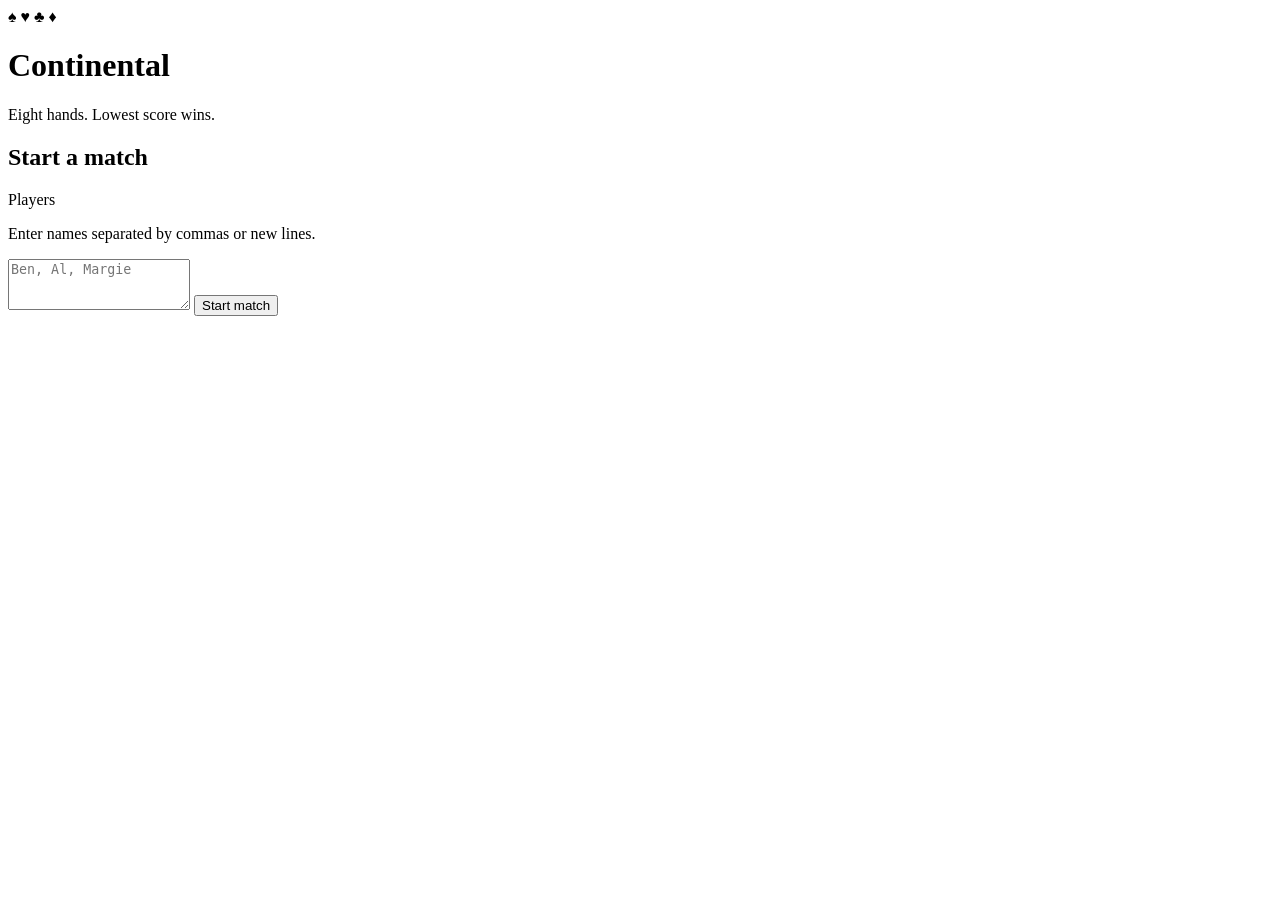
==== continental/index.html @ 14dfbd82 "Add Continental scorecard page" ====
<!doctype html>
<html lang="en">
<head>
<meta charset="utf-8">
<meta name="viewport" content="width=device-width, initial-scale=1">
<meta name="robots" content="noindex">
<title>Continental Scorecard</title>
<link rel="stylesheet" href="style.css">
<script defer src="app.js"></script>
</head>
<body>
<main>
<header><span class="suits" aria-hidden="true">♠ <b>♥</b> ♣ <b>♦</b></span><h1>Continental</h1><p>Eight hands. Lowest score wins.</p></header>
<section id="setup">
<h2>Start a match</h2>
<form id="start">
<label for="names">Players</label>
<p class="hint" id="names-hint">Enter names separated by commas or new lines.</p>
<textarea id="names" rows="3" placeholder="Ben, Al, Margie" aria-describedby="names-hint" required></textarea>
<button>Start match</button>
</form>
</section>
<section id="entry" hidden>
<h2 id="hand" tabindex="-1"></h2>
<label for="dictation">Say the scores</label>
<p class="hint" id="voice-hint">Tap the microphone on your keyboard. Call the original points before doubling.</p>
<textarea id="dictation" lang="es" rows="3" placeholder="Al ganó con doublette. Ben catorce. Margie ocho." aria-describedby="voice-hint"></textarea>
<button id="review" class="secondary">Review spoken scores</button>
<form id="scores">
<label for="winner">Hand winner</label>
<select id="winner" required></select>
<label class="check"><input id="doublette" type="checkbox"> Doublette <span>×2 for everyone else</span></label>
<div id="points"></div>
<div class="actions"><button id="save">Save hand</button><button id="cancel" type="button" class="secondary" hidden>Cancel edit</button></div>
</form>
</section>
<p id="status" role="status"></p>
<section id="board" hidden>
<h2>Scorecard</h2>
<p id="result"></p>
<div class="table-wrap" tabindex="0" aria-label="Scores for all eight hands"><table id="table"></table></div>
<p class="hint">— Hand winner · XX Doublette winner</p>
<div class="actions"><button class="secondary" id="download">Download spreadsheet (CSV)</button><button class="secondary" id="reset">New match</button></div>
<p class="hint">This match is saved in this browser.</p>
</section>
</main>
</body>
</html>
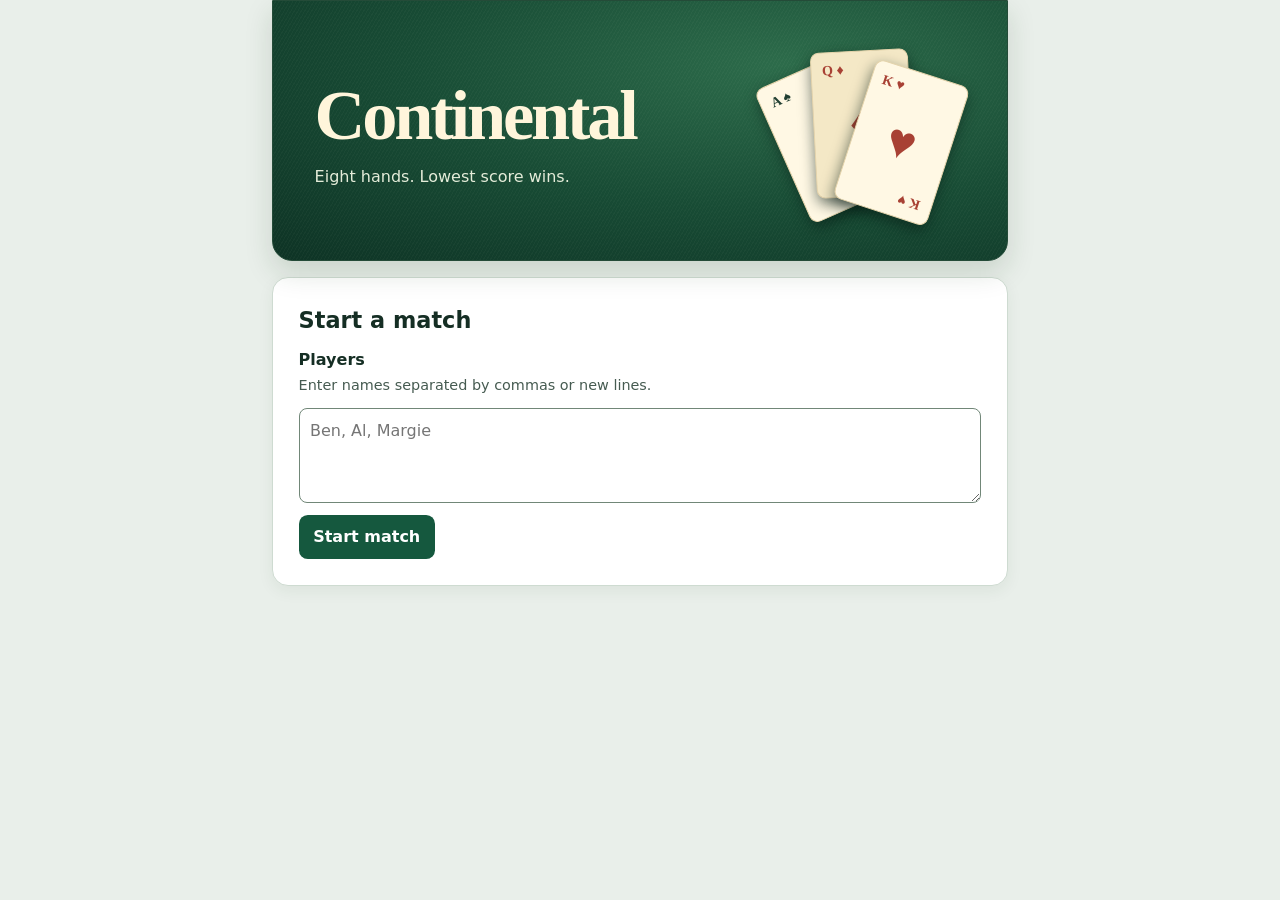
==== commit ad0067c6: "Add Continental card art and tap-to-speak scoring" ====
--- a/continental/index.html
+++ b/continental/index.html
@@ -5,12 +5,19 @@
 <meta name="viewport" content="width=device-width, initial-scale=1">
 <meta name="robots" content="noindex">
 <title>Continental Scorecard</title>
-<link rel="stylesheet" href="style.css">
-<script defer src="app.js"></script>
+<link rel="stylesheet" href="style.css?v=2">
+<script defer src="app.js?v=2"></script>
 </head>
 <body>
 <main>
-<header><span class="suits" aria-hidden="true">♠ <b>♥</b> ♣ <b>♦</b></span><h1>Continental</h1><p>Eight hands. Lowest score wins.</p></header>
+<header class="hero">
+<div class="hero-copy"><h1>Continental</h1><p>Eight hands. Lowest score wins.</p></div>
+<div class="card-fan" aria-hidden="true">
+  <div class="playing-card spade"><span>A ♠</span><b>♠</b><span>A ♠</span></div>
+  <div class="playing-card diamond"><span>Q ♦</span><b>♦</b><span>Q ♦</span></div>
+  <div class="playing-card heart"><span>K ♥</span><b>♥</b><span>K ♥</span></div>
+</div>
+</header>
 <section id="setup">
 <h2>Start a match</h2>
 <form id="start">
@@ -23,7 +30,16 @@
 <section id="entry" hidden>
 <h2 id="hand" tabindex="-1"></h2>
 <label for="dictation">Say the scores</label>
-<p class="hint" id="voice-hint">Tap the microphone on your keyboard. Call the original points before doubling.</p>
+<p class="hint" id="voice-hint">Call the original points before doubling.</p>
+<div class="voice-panel">
+  <button id="mic" type="button" aria-describedby="mic-note">
+    <svg viewBox="0 0 24 24" aria-hidden="true" width="24" height="24" fill="none" stroke="currentColor" stroke-width="1.8" stroke-linecap="round"><rect x="9" y="3" width="6" height="12" rx="3"/><path d="M5.5 11.5a6.5 6.5 0 0 0 13 0M12 18v3m-3 0h6"/></svg>
+    <span id="mic-label">Tap to speak</span>
+  </button>
+  <div class="voice-level"><span id="level-label">Mic level</span><meter id="mic-level" min="0" max="100" value="0" aria-labelledby="level-label"></meter></div>
+  <p id="mic-status" role="status">Spanish dictation</p>
+</div>
+<p id="mic-note" class="hint">Your browser may process speech online. You can also type or use keyboard dictation.</p>
 <textarea id="dictation" lang="es" rows="3" placeholder="Al ganó con doublette. Ben catorce. Margie ocho." aria-describedby="voice-hint"></textarea>
 <button id="review" class="secondary">Review spoken scores</button>
 <form id="scores">
--- a/continental/style.css
+++ b/continental/style.css
@@ -0,0 +1,46 @@
+:root{color-scheme:light;font-family:system-ui,sans-serif;color:#152e24;background:#edf3ee;line-height:1.5;--ink:#152e24;--green:#205940;--line:#cedbd1}
+*{box-sizing:border-box}
+[hidden]{display:none!important}
+body{margin:0}
+main{width:min(100% - 2rem,46rem);margin:0 auto 3rem}
+header{background:#153e2e;color:white;margin:0 0 1rem;padding:1.5rem;border-radius:0 0 1.25rem 1.25rem}
+.suits{letter-spacing:.19em;color:#d7ebd9}.suits b{color:#ffad91}
+h1{font-family:Georgia,serif;font-size:clamp(2.6rem,10vw,4rem);line-height:1.1;margin:.35rem 0}.hint,header p{margin:.2rem 0 .7rem}
+section{background:#fff;border:1px solid var(--line);border-radius:1rem;padding:clamp(1rem,4vw,1.6rem);margin-bottom:1rem}
+h2{margin:0 0 .65rem;font-size:1.4rem}label{display:block;font-weight:650}.hint{color:#465b51;font-size:.9rem}
+textarea,select,input[type=number],button{font:inherit}
+textarea,select,input[type=number]{width:100%;border:1px solid #718778;border-radius:.5rem;background:#fff;color:var(--ink);padding:.65rem}
+textarea{display:block;resize:vertical}
+button{min-height:44px;border:1px solid transparent;border-radius:.55rem;background:var(--green);color:white;padding:.55rem .85rem;font-weight:650;cursor:pointer}
+button.secondary{color:var(--green);background:#f0f6f1;border-color:#adc2b3}button:disabled{opacity:.55;cursor:default}
+:focus-visible{outline:3px solid #ab511f;outline-offset:3px}
+#start button,#review,.actions{margin-top:.8rem}
+#scores{border-top:1px solid var(--line);margin-top:1rem;padding-top:1rem}
+.check{display:flex;gap:.5rem;align-items:center;flex-wrap:wrap;min-height:44px}.check input{width:1.2rem;height:1.2rem}.check span{font-weight:400;color:#465b51}
+.point{display:grid;grid-template-columns:minmax(0,1fr) 6rem minmax(4rem,auto);gap:.6rem;align-items:center;margin:.45rem 0}.point label{overflow-wrap:anywhere}.point output{text-align:right;font-size:.85rem}
+.actions{display:flex;flex-wrap:wrap;gap:.5rem}
+.table-wrap{overflow:auto}table{border-collapse:collapse;width:100%;font-variant-numeric:tabular-nums}
+th,td{padding:.55rem;border-bottom:1px solid var(--line);text-align:right;white-space:nowrap}th:first-child{text-align:left}thead,tfoot{background:#edf5ef}tfoot{font-weight:bold}
+td button{min-height:40px;padding:.3rem .55rem;font-size:.88rem}
+#status:empty,#result:empty{display:none}#status{font-weight:650;margin:.6rem 0}#result{font-weight:750}
+
+:root{background:#e9efea;--green:#15583e;--ink:#122d22}
+.hero{position:relative;isolation:isolate;display:flex;align-items:center;justify-content:space-between;gap:.75rem;overflow:hidden;min-height:14rem;padding:clamp(1.25rem,5vw,2.6rem);background:radial-gradient(ellipse at 70% 25%,#2d6c4b 0%,#184c35 52%,#0e3325 100%);border:1px solid #244b38;box-shadow:0 12px 28px #12381725}
+.hero::before{content:"";position:absolute;inset:0;z-index:-1;background:repeating-linear-gradient(120deg,transparent 0 2px,#e0edcf08 2px 3px);pointer-events:none}
+.hero h1{font-size:clamp(2.1rem,7vw,4.4rem);letter-spacing:-.045em;color:#fff5db}
+.hero p{color:#e4ecd9;margin:.65rem 0 0}
+.card-fan{position:relative;flex:0 0 clamp(6rem,28vw,12rem);height:clamp(6.6rem,26vw,11rem)}
+.playing-card{position:absolute;top:50%;left:50%;display:flex;flex-direction:column;justify-content:space-between;width:clamp(3.4rem,14vw,6.1rem);aspect-ratio:2/3;padding:clamp(.32rem,1.4vw,.65rem);border:1px solid #e5d4ac;border-radius:.55rem;background:#fff8e4;box-shadow:0 .35rem .85rem #071c1590;color:#213f31;font:700 clamp(.62rem,2vw,.88rem)/1 Georgia,serif}
+.playing-card b{text-align:center;font-size:clamp(1.5rem,5.5vw,3.05rem)}
+.playing-card span:last-child{transform:rotate(180deg)}
+.spade{transform:translate(-92%,-45%) rotate(-24deg)}
+.diamond{transform:translate(-57%,-55%) rotate(-3deg);color:#a84134;background:#f4e8c6}
+.heart{transform:translate(-17%,-42%) rotate(18deg);color:#a84134}
+section{box-shadow:0 5px 16px #203e2610}
+.voice-panel{display:grid;grid-template-columns:auto minmax(4rem,1fr);align-items:center;gap:.6rem 1rem;background:#eaf4ec;border:1px solid #c3d9c9;border-radius:.8rem;padding:.8rem;margin:.55rem 0}
+#mic{display:flex;align-items:center;justify-content:center;gap:.45rem;min-height:48px}
+#mic[data-listening]{background:#a53936}
+.voice-level{display:grid;gap:.2rem;font-size:.875rem;color:#344e40;font-weight:650}
+#mic-level{width:100%;height:1rem;display:block;accent-color:#327655}
+#mic-status{grid-column:1/-1;margin:0;font-size:.875rem;color:#344e40}
+@media(max-width:370px){.hero{min-height:11rem;gap:.2rem}.hero p{font-size:.9rem}.voice-panel{column-gap:.6rem}}
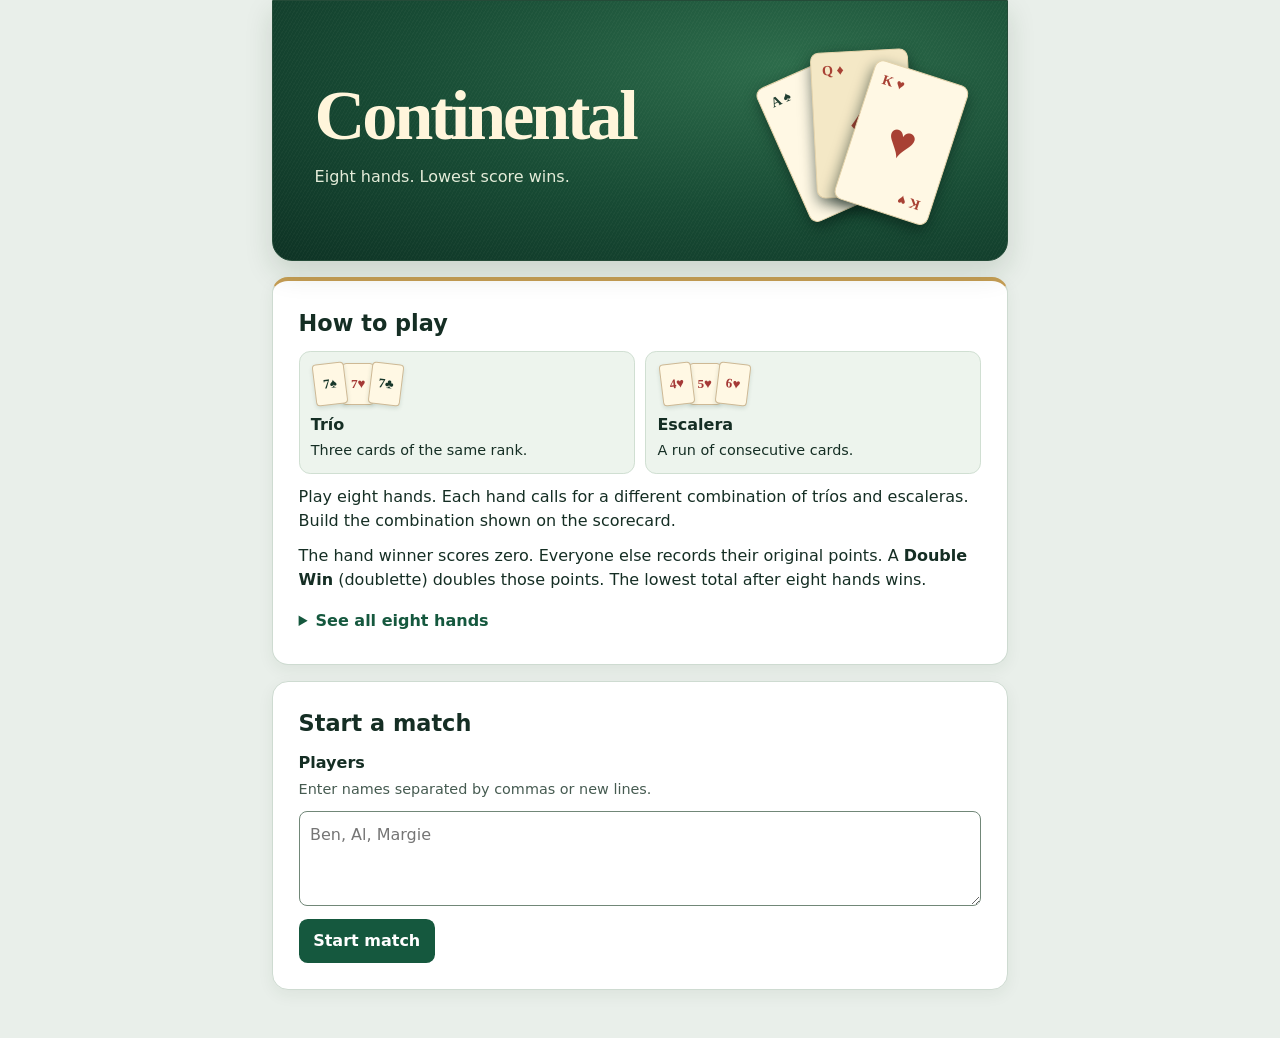
==== commit 2150de76: "Reorganize Continental scoring and add bilingual dictation" ====
--- a/continental/index.html
+++ b/continental/index.html
@@ -5,8 +5,8 @@
 <meta name="viewport" content="width=device-width, initial-scale=1">
 <meta name="robots" content="noindex">
 <title>Continental Scorecard</title>
-<link rel="stylesheet" href="style.css?v=2">
-<script defer src="app.js?v=2"></script>
+<link rel="stylesheet" href="style.css?v=4">
+<script defer src="app.js?v=4"></script>
 </head>
 <body>
 <main>
@@ -18,6 +18,16 @@
   <div class="playing-card heart"><span>K ♥</span><b>♥</b><span>K ♥</span></div>
 </div>
 </header>
+<section class="rules" aria-labelledby="rules-title">
+<h2 id="rules-title">How to play</h2>
+<div class="melds">
+  <div><div class="mini-cards" aria-hidden="true"><span>7♠</span><span>7♥</span><span>7♣</span></div><strong>Trío</strong><p>Three cards of the same rank.</p></div>
+  <div><div class="mini-cards red" aria-hidden="true"><span>4♥</span><span>5♥</span><span>6♥</span></div><strong>Escalera</strong><p>A run of consecutive cards.</p></div>
+</div>
+<p>Play eight hands. Each hand calls for a different combination of tríos and escaleras. Build the combination shown on the scorecard.</p>
+<p>The hand winner scores zero. Everyone else records their original points. A <strong>Double Win</strong> (doublette) doubles those points. The lowest total after eight hands wins.</p>
+<details id="hand-guide"><summary>See all eight hands</summary><ol id="hand-list"></ol></details>
+</section>
 <section id="setup">
 <h2>Start a match</h2>
 <form id="start">
@@ -29,26 +39,33 @@
 </section>
 <section id="entry" hidden>
 <h2 id="hand" tabindex="-1"></h2>
+<form id="scores">
+<p class="hint" id="winner-help">Check the hand winner next to their total. Tap <strong>Single Win</strong> in their score box to switch to <strong>Double Win</strong>.</p>
+<div class="point point-heading" aria-hidden="true"><span>Player</span><span>Hand score</span><span>Total</span><span>Won</span></div>
+<div id="points"></div>
+<p id="score-error" role="status" class="hint"></p>
+<div class="actions"><button id="save">Save hand</button><button id="cancel" type="button" class="secondary" hidden>Cancel edit</button></div>
+</form>
+<details id="voice-entry">
+<summary>Enter scores by voice</summary>
+<label for="voice-language">Dictation language</label>
+<select id="voice-language"><option value="en-US">English</option><option value="es-US">Español</option></select>
 <label for="dictation">Say the scores</label>
 <p class="hint" id="voice-hint">Call the original points before doubling.</p>
 <div class="voice-panel">
   <button id="mic" type="button" aria-describedby="mic-note">
     <svg viewBox="0 0 24 24" aria-hidden="true" width="24" height="24" fill="none" stroke="currentColor" stroke-width="1.8" stroke-linecap="round"><rect x="9" y="3" width="6" height="12" rx="3"/><path d="M5.5 11.5a6.5 6.5 0 0 0 13 0M12 18v3m-3 0h6"/></svg>
-    <span id="mic-label">Tap to speak</span>
+    <span id="mic-label">Site microphone</span>
   </button>
-  <div class="voice-level"><span id="level-label">Mic level</span><meter id="mic-level" min="0" max="100" value="0" aria-labelledby="level-label"></meter></div>
-  <p id="mic-status" role="status">Spanish dictation</p>
+  <div class="voice-level"><span id="level-label">Voice activity</span><meter id="mic-level" min="0" max="100" value="0" aria-labelledby="level-label"></meter></div>
+  <p id="mic-status" role="status">Tap the site microphone to start.</p>
 </div>
-<p id="mic-note" class="hint">Your browser may process speech online. You can also type or use keyboard dictation.</p>
-<textarea id="dictation" lang="es" rows="3" placeholder="Al ganó con doublette. Ben catorce. Margie ocho." aria-describedby="voice-hint"></textarea>
+<p id="mic-note" class="hint">Your browser may process speech online.</p>
+<button id="keyboard-mic" type="button" class="secondary">Use keyboard mic</button>
+<p class="hint" id="keyboard-help">Tap the microphone on your phone’s keyboard when it opens.</p>
+<textarea id="dictation" lang="en" rows="3" placeholder="Al won. Ben got 14. Margie got 8." aria-describedby="voice-hint"></textarea>
 <button id="review" class="secondary">Review spoken scores</button>
-<form id="scores">
-<label for="winner">Hand winner</label>
-<select id="winner" required></select>
-<label class="check"><input id="doublette" type="checkbox"> Doublette <span>×2 for everyone else</span></label>
-<div id="points"></div>
-<div class="actions"><button id="save">Save hand</button><button id="cancel" type="button" class="secondary" hidden>Cancel edit</button></div>
-</form>
+</details>
 </section>
 <p id="status" role="status"></p>
 <section id="board" hidden>
--- a/continental/style.css
+++ b/continental/style.css
@@ -44,3 +44,29 @@
 #mic-level{width:100%;height:1rem;display:block;accent-color:#327655}
 #mic-status{grid-column:1/-1;margin:0;font-size:.875rem;color:#344e40}
 @media(max-width:370px){.hero{min-height:11rem;gap:.2rem}.hero p{font-size:.9rem}.voice-panel{column-gap:.6rem}}
+.rules{border-top:.25rem solid #c69d54}
+.rules p{margin:.7rem 0}
+.melds{display:grid;grid-template-columns:repeat(2,minmax(0,1fr));gap:.65rem}
+.melds>div{background:#edf4ed;border:1px solid #d0dfd2;border-radius:.7rem;padding:.7rem}
+.melds p{font-size:.9rem;margin:.2rem 0 0}
+.mini-cards{display:flex;margin:0 0 .45rem;padding-left:.2rem}
+.mini-cards span{display:grid;place-items:center;width:2rem;height:2.65rem;border:1px solid #ceb995;border-radius:.25rem;background:#fff8e4;color:#17372a;font:700 .83rem Georgia,serif;box-shadow:0 2px 4px #153e2e24;transform:rotate(-7deg)}
+.mini-cards span+span{margin-left:-.24rem;transform:none}
+.mini-cards span:last-child{transform:rotate(7deg)}
+.mini-cards.red span,.mini-cards:not(.red) span:nth-child(2){color:#a53936}
+summary{cursor:pointer;color:var(--green);font-weight:700;padding:.35rem 0}
+#hand-list{columns:2;padding-left:1.45rem;margin:.35rem 0}
+#hand-list li{break-inside:avoid;margin-bottom:.2rem}
+#scores{margin:0;border-top:0;padding-top:0}
+.point{grid-template-columns:minmax(0,1fr) minmax(5.7rem,1.25fr) 2.6rem 2.45rem;gap:.45rem;padding:.3rem 0;margin:0;border-bottom:1px solid #e1e9e2}
+.point-heading{font-size:.875rem;color:#465b51;font-weight:700}
+.point-total{text-align:center;font-variant-numeric:tabular-nums}
+.point-score{min-width:0}
+.point-score output{display:block;color:#465b51;text-align:left}
+.point-score output:empty{display:none}
+.winner-check{margin:0;justify-self:center;width:1.5rem;height:1.5rem;accent-color:#15583e;cursor:pointer}
+.win-type{width:100%;font-size:.83rem;background:#efd8a3;color:#3b2a13;padding:.35rem .2rem}
+#score-error:empty{display:none}
+#voice-entry{margin-top:1rem;padding-top:.6rem;border-top:1px solid var(--line)}
+#voice-entry label{margin-top:.5rem}
+#keyboard-mic{margin-bottom:.35rem}
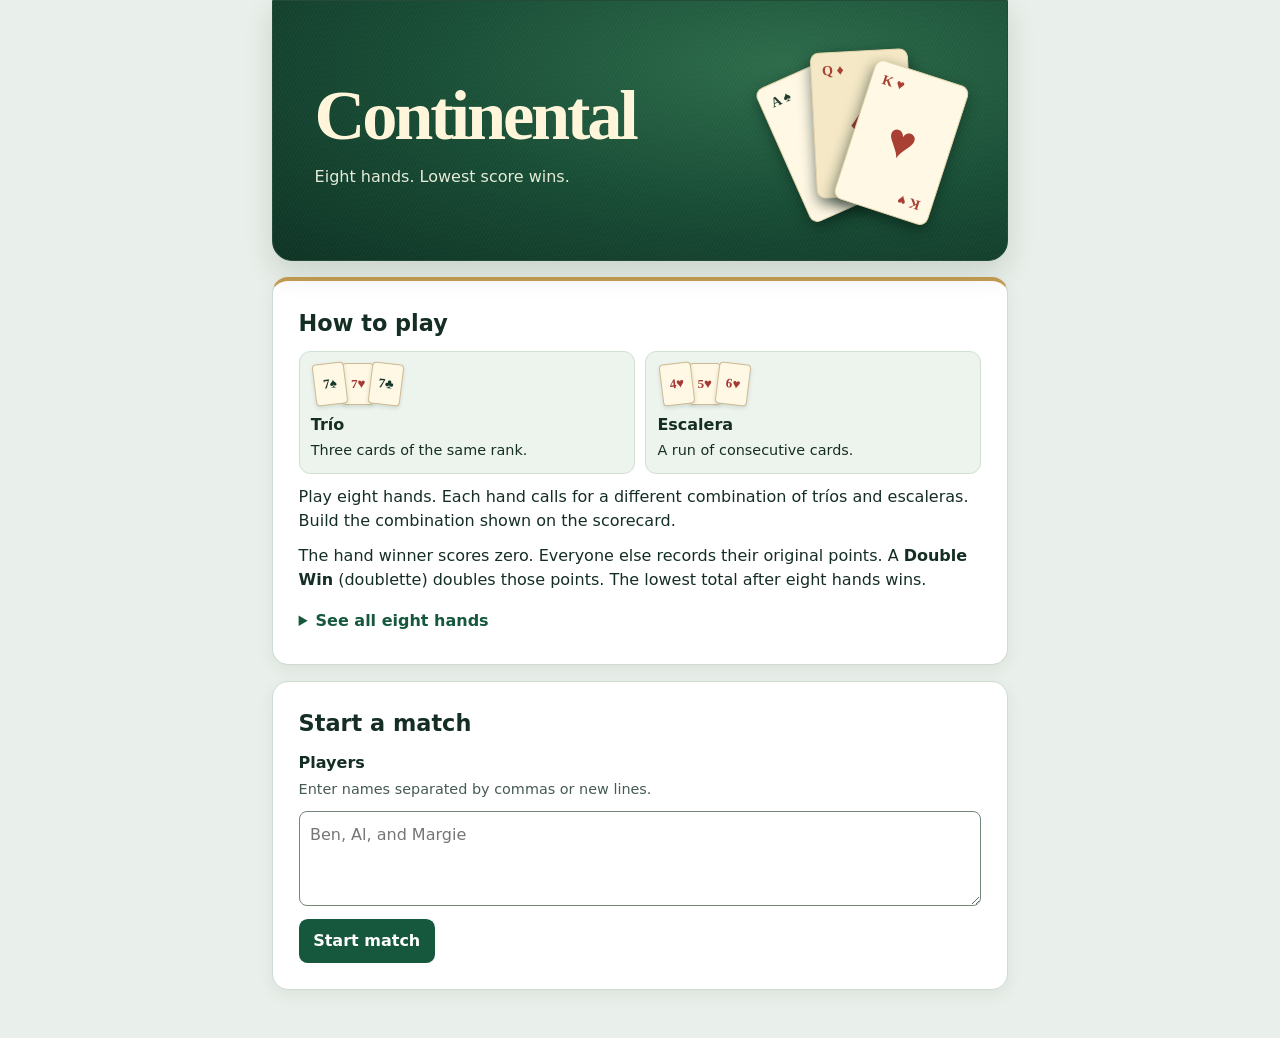
==== commit 9debf579: "Clean up Continental names and recognize conversational scores" ====
--- a/continental/index.html
+++ b/continental/index.html
@@ -6,7 +6,7 @@
 <meta name="robots" content="noindex">
 <title>Continental Scorecard</title>
 <link rel="stylesheet" href="style.css?v=4">
-<script defer src="app.js?v=4"></script>
+<script defer src="app.js?v=5"></script>
 </head>
 <body>
 <main>
@@ -33,7 +33,7 @@
 <form id="start">
 <label for="names">Players</label>
 <p class="hint" id="names-hint">Enter names separated by commas or new lines.</p>
-<textarea id="names" rows="3" placeholder="Ben, Al, Margie" aria-describedby="names-hint" required></textarea>
+<textarea id="names" rows="3" placeholder="Ben, Al, and Margie" aria-describedby="names-hint" required></textarea>
 <button>Start match</button>
 </form>
 </section>
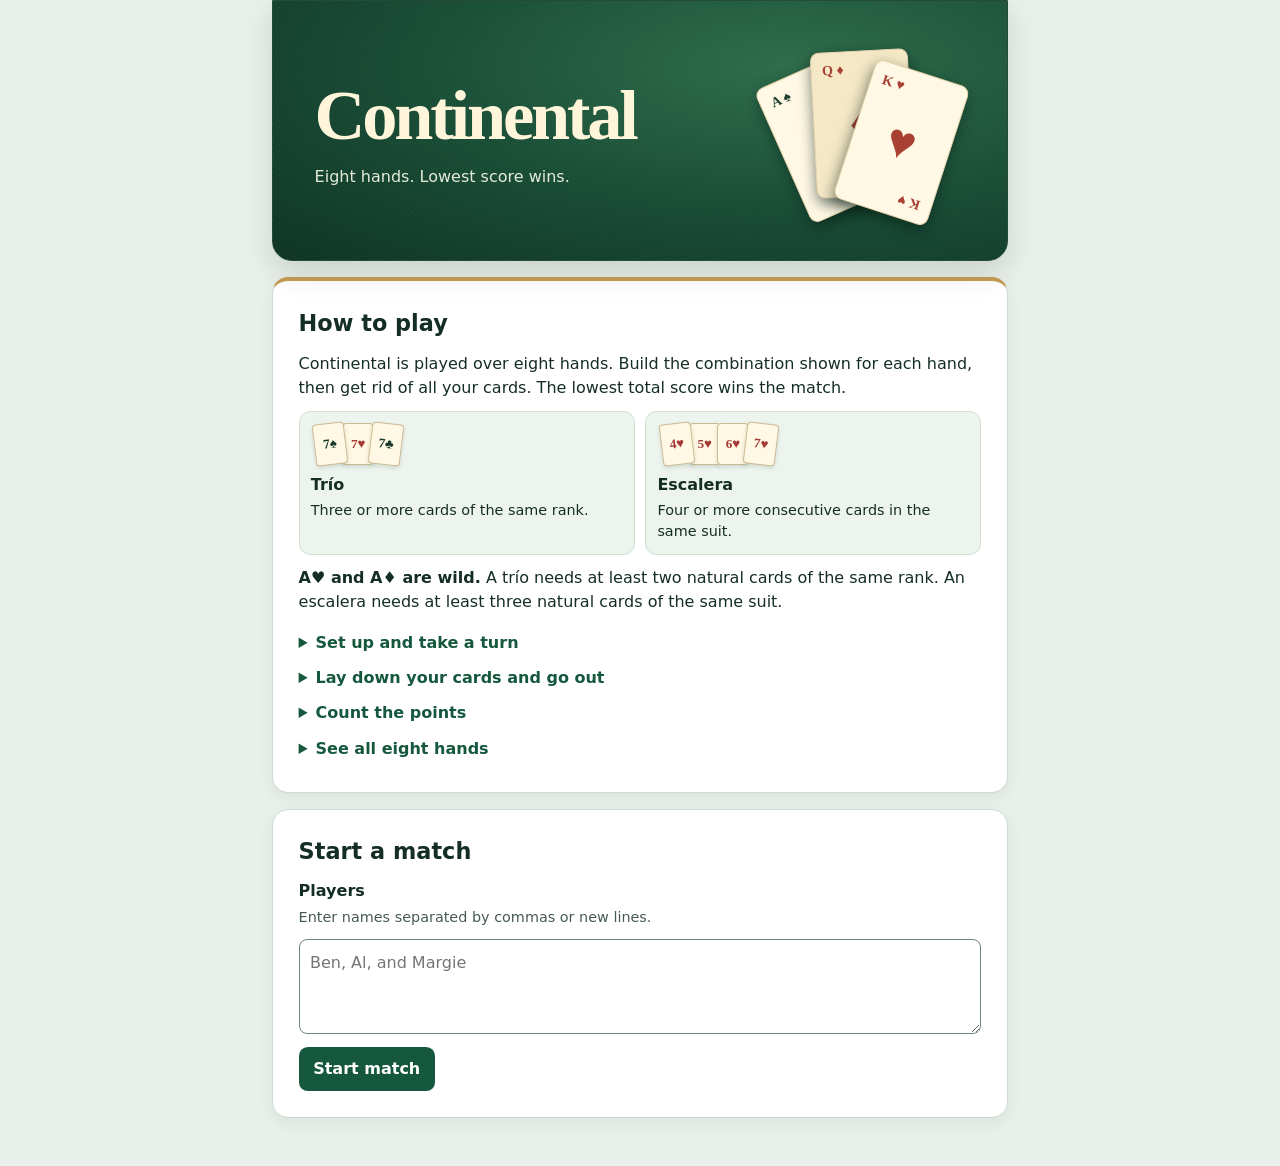
==== commit d7ba2278: "Document the Continental house rules" ====
--- a/continental/index.html
+++ b/continental/index.html
@@ -20,12 +20,36 @@
 </header>
 <section class="rules" aria-labelledby="rules-title">
 <h2 id="rules-title">How to play</h2>
+<p>Continental is played over eight hands. Build the combination shown for each hand, then get rid of all your cards. The lowest total score wins the match.</p>
 <div class="melds">
-  <div><div class="mini-cards" aria-hidden="true"><span>7♠</span><span>7♥</span><span>7♣</span></div><strong>Trío</strong><p>Three cards of the same rank.</p></div>
-  <div><div class="mini-cards red" aria-hidden="true"><span>4♥</span><span>5♥</span><span>6♥</span></div><strong>Escalera</strong><p>A run of consecutive cards.</p></div>
+  <div><div class="mini-cards" aria-hidden="true"><span>7♠</span><span>7♥</span><span>7♣</span></div><strong>Trío</strong><p>Three or more cards of the same rank.</p></div>
+  <div><div class="mini-cards red" aria-hidden="true"><span>4♥</span><span>5♥</span><span>6♥</span><span>7♥</span></div><strong>Escalera</strong><p>Four or more consecutive cards in the same suit.</p></div>
 </div>
-<p>Play eight hands. Each hand calls for a different combination of tríos and escaleras. Build the combination shown on the scorecard.</p>
-<p>The hand winner scores zero. Everyone else records their original points. A <strong>Double Win</strong> (doublette) doubles those points. The lowest total after eight hands wins.</p>
+<p><strong>A♥ and A♦ are wild.</strong> A trío needs at least two natural cards of the same rank. An escalera needs at least three natural cards of the same suit.</p>
+<details>
+<summary>Set up and take a turn</summary>
+<p>Play with at least three people. Use two decks for three or four players. With more players, use one deck for every two people, rounding up.</p>
+<p>Deal 11 cards to each player. Turn one card face up to start the discard pile. Leave the rest face down as the draw pile.</p>
+<p>On your turn, take the top card from either pile, then discard one card. Play passes clockwise.</p>
+<p>If you pass on the top discard, another player may take it before you draw from the face-down pile. That player must also take a penalty card from the face-down pile. You then draw and finish your turn.</p>
+</details>
+<details>
+<summary>Lay down your cards and go out</summary>
+<p>Once you have the required combination, you may lay it down on your turn and keep any extra cards in your hand. Once you have laid down, you can play extra cards on your turn onto other players’ combinations once they have laid them down.</p>
+<p>The hand ends when someone has no cards left. If the very first player to lay down goes out immediately with no cards left, it’s a <strong>doublette</strong>. Everyone else doubles the points for the cards still in their hands.</p>
+</details>
+<details>
+<summary>Count the points</summary>
+<p>The winner scores zero. Everyone else adds up the cards still in their hands. Enter the original points and select <strong>Double Win</strong> for a doublette.</p>
+<div class="table-wrap"><table aria-label="Card point values">
+<thead><tr><th scope="col">Cards</th><th scope="col">Points per card</th></tr></thead>
+<tbody>
+<tr><th scope="row">2–9</th><td>Face value (a 5 is 5 points)</td></tr>
+<tr><th scope="row">10, J, Q, K</th><td>10</td></tr>
+<tr><th scope="row">Black aces (A♠, A♣)</th><td>20</td></tr>
+<tr><th scope="row">Red aces (A♥, A♦)</th><td>15</td></tr>
+</tbody></table></div>
+</details>
 <details id="hand-guide"><summary>See all eight hands</summary><ol id="hand-list"></ol></details>
 </section>
 <section id="setup">
